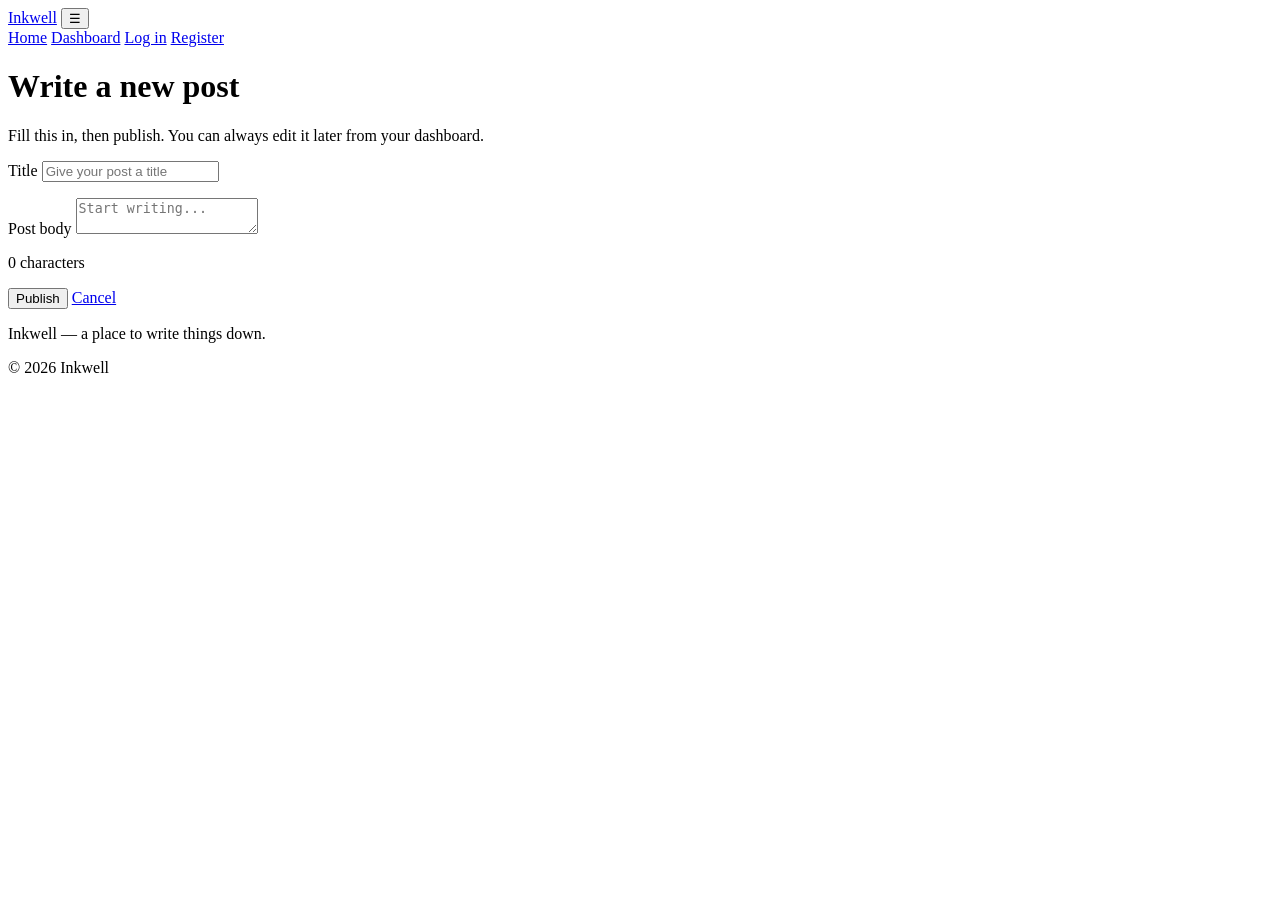
==== create-blog.html @ a56490b8 "Add create-blog page and connect it to the dashboard" ====
<!DOCTYPE html>
<html lang="en">
<head>
  <meta charset="UTF-8">
  <meta name="viewport" content="width=device-width, initial-scale=1.0">
  <title>Create a post — Inkwell</title>
  <link rel="preconnect" href="https://fonts.googleapis.com">
  <link rel="preconnect" href="https://fonts.gstatic.com" crossorigin>
  <link href="https://fonts.googleapis.com/css2?family=Inter:wght@400;500;600&family=Source+Serif+4:opsz,wght@8..60,400;8..60,600&display=swap" rel="stylesheet">
  <link rel="stylesheet" href="css/style.css">
</head>
<body>

  <header class="site-header">
    <div class="container">
      <a href="index.html" class="logo">Inkwell</a>
      <button class="nav-toggle" aria-label="Open menu" aria-expanded="false">☰</button>
      <nav class="nav">
        <a href="index.html">Home</a>
        <a href="dashboard.html">Dashboard</a>
        <a href="login.html">Log in</a>
        <a href="register.html" class="btn btn-primary">Register</a>
      </nav>
    </div>
  </header>

  <main class="form-page-solo">
    <div class="form-card-wide">

      <h1>Write a new post</h1>
      <p class="form-intro">Fill this in, then publish. You can always edit it later from your dashboard.</p>

      <form id="create-post-form" novalidate>

        <div class="field">
          <label for="title">Title</label>
          <input type="text" id="title" name="title" placeholder="Give your post a title">
          <p class="error" data-error-for="title"></p>
        </div>

        <div class="field">
          <label for="body">Post body</label>
          <textarea id="body" name="body" placeholder="Start writing..."></textarea>
          <p class="char-count"><span id="char-count">0</span> characters</p>
          <p class="error" data-error-for="body"></p>
        </div>

        <div class="form-actions">
          <button type="submit" class="btn btn-primary">Publish</button>
          <a href="dashboard.html" class="btn">Cancel</a>
        </div>

        <p class="error" id="form-message"></p>
      </form>

    </div>
  </main>

  <footer class="site-footer">
    <div class="container">
      <p>Inkwell — a place to write things down.</p>
      <p>&copy; <span id="year">2026</span> Inkwell</p>
    </div>
  </footer>

  <script src="js/main.js"></script>
  <script src="js/posts-store.js"></script>
  <script src="js/create-post.js"></script>
</body>
</html>
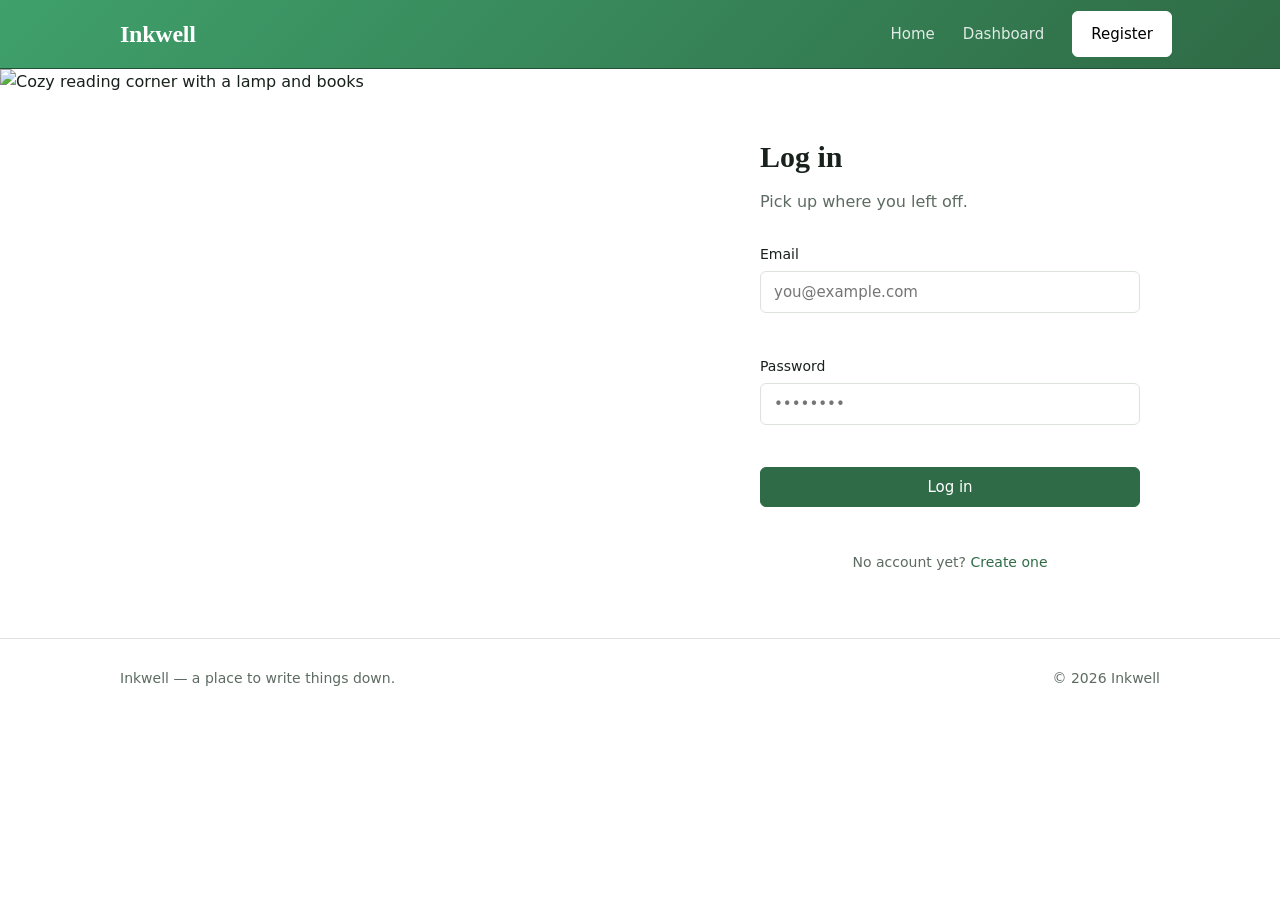
==== commit 3de6d732: "Push Login flush to the end of the header bar" ====
--- a/create-blog.html
+++ b/create-blog.html
@@ -17,9 +17,20 @@
       <button class="nav-toggle" aria-label="Open menu" aria-expanded="false">☰</button>
       <nav class="nav">
         <a href="index.html">Home</a>
-        <a href="dashboard.html">Dashboard</a>
-        <a href="login.html">Log in</a>
-        <a href="register.html" class="btn btn-primary">Register</a>
+        <a href="dashboard.html" class="auth-only">Dashboard</a>
+
+        <a href="login.html" class="btn guest-only">Log in</a>
+        <a href="register.html" class="btn btn-primary guest-only">Register</a>
+
+        <div class="profile-menu auth-only">
+          <button class="profile-toggle" type="button" aria-haspopup="true" aria-expanded="false" aria-label="Account menu">
+            <svg width="20" height="20" viewBox="0 0 24 24" fill="none" stroke="currentColor" stroke-width="2" stroke-linecap="round" stroke-linejoin="round"><circle cx="12" cy="8" r="4"></circle><path d="M4 20c0-4 4-6 8-6s8 2 8 6"></path></svg>
+          </button>
+          <div class="profile-dropdown">
+            <a href="profile.html">Profile</a>
+            <button id="logout-btn" type="button">Logout</button>
+          </div>
+        </div>
       </nav>
     </div>
   </header>
@@ -64,6 +75,7 @@
   </footer>
 
   <script src="js/main.js"></script>
+  <script src="js/session.js"></script>
   <script src="js/posts-store.js"></script>
   <script src="js/create-post.js"></script>
 </body>
--- a/css/style.css
+++ b/css/style.css
@@ -0,0 +1,470 @@
+:root {
+  --ink:      #18211c;
+  --ink-soft: #5d6b62;
+  --paper:    #ffffff;
+  --surface:  #f1f4ef;
+  --line:     #dde3dc;
+  --accent:   #2f6b46;
+  --accent-d: #234f34;
+  --font-body: "Inter", system-ui, -apple-system, "Segoe UI", sans-serif;
+  --font-head: "Source Serif 4", Georgia, "Times New Roman", serif;
+  --radius: 6px;
+  --gap:    24px;
+}
+
+*, *::before, *::after {
+  box-sizing: border-box;
+  margin: 0;
+  padding: 0;
+}
+
+img { max-width: 100%; display: block; }
+
+body {
+  font-family: var(--font-body);
+  font-size: 16px;
+  line-height: 1.6;
+  color: var(--ink);
+  background: var(--paper);
+  -webkit-font-smoothing: antialiased;
+}
+
+a { color: var(--accent); text-decoration: none; }
+a:hover { text-decoration: underline; }
+
+:focus-visible {
+  outline: 2px solid var(--accent);
+  outline-offset: 3px;
+}
+
+.container {
+  width: 100%;
+  max-width: 1080px;
+  margin: 0 auto;
+  padding: 0 20px;
+}
+
+.site-header {
+  border-bottom: 1px solid var(--accent-d);
+  background: linear-gradient(135deg, #3fa06b, #2f6b46);
+  position: sticky;
+  top: 0;
+  z-index: 10;
+}
+
+
+.site-header .container {
+  display: flex;
+  align-items: center;
+  justify-content: space-between;
+  height: 68px;
+  padding-right: 8px;
+}
+
+.logo {
+  font-family: var(--font-head);
+  font-size: 24px;
+  font-weight: 600;
+  color: #ffffff;
+  letter-spacing: -0.01em;
+}
+.logo:hover { text-decoration: none; }
+
+.nav { display: flex; align-items: center; gap: 28px; }
+.nav a { color: rgba(255, 255, 255, 0.85); font-size: 15px; }
+.nav a:hover, .nav a.is-active { color: #ffffff; text-decoration: none; }
+
+.site-header .btn-primary {
+  background: #ffffff;
+  border-color: #ffffff;
+  color: #000000;
+}
+.site-header .btn-primary:hover {
+  background: #f1f4ef;
+  border-color: #f1f4ef;
+  color: #000000;
+}
+
+.site-header .btn {
+  background: #ffffff;
+  border-color: #ffffff;
+  color: #000000;
+}
+.site-header .btn:hover {
+  background: #f1f4ef;
+  border-color: #f1f4ef;
+  color: #000000;
+}
+
+.nav-toggle {
+  display: none;
+  background: none;
+  border: 1px solid rgba(255, 255, 255, 0.6);
+  border-radius: var(--radius);
+  padding: 8px 10px;
+  font-size: 16px;
+  cursor: pointer;
+  color: #ffffff;
+}
+
+.btn {
+  display: inline-block;
+  font-family: var(--font-body);
+  font-size: 15px;
+  font-weight: 500;
+  padding: 10px 18px;
+  border-radius: var(--radius);
+  border: 1px solid var(--line);
+  background: var(--paper);
+  color: var(--ink);
+  cursor: pointer;
+  transition: background 0.15s, border-color 0.15s;
+}
+.btn:hover { border-color: var(--ink-soft); text-decoration: none; }
+
+.btn-primary { background: var(--accent); border-color: var(--accent); color: #fff; }
+.btn-primary:hover { background: var(--accent-d); border-color: var(--accent-d); }
+
+.btn-block { display: block; width: 100%; text-align: center; }
+
+.featured { padding: 56px 0; border-bottom: 1px solid var(--line); }
+.featured-grid {
+  display: grid;
+  grid-template-columns: 1.1fr 1fr;
+  gap: 48px;
+  align-items: center;
+}
+.featured-thumb {
+  background: linear-gradient(135deg, #2f6b46, #7fae8d);
+  border-radius: var(--radius);
+  aspect-ratio: 4 / 3;
+  width: 100%;
+  object-fit: cover;
+}
+.post-kicker { font-size: 14px; color: var(--accent); margin-bottom: 12px; }
+.featured h1 {
+  font-family: var(--font-head);
+  font-size: 44px;
+  line-height: 1.15;
+  font-weight: 600;
+  letter-spacing: -0.02em;
+  margin-bottom: 16px;
+}
+.featured p { color: var(--ink-soft); max-width: 48ch; margin-bottom: 20px; }
+
+.posts { padding: 56px 0 72px; }
+.section-head {
+  display: flex;
+  align-items: baseline;
+  justify-content: space-between;
+  margin-bottom: 32px;
+}
+.section-head h2 { font-family: var(--font-head); font-size: 26px; font-weight: 600; }
+
+.post-grid {
+  display: grid;
+  grid-template-columns: repeat(3, 1fr);
+  gap: 40px var(--gap);
+}
+.post-card {
+  transition: transform 0.2s ease, box-shadow 0.2s ease;
+  border-radius: var(--radius);
+}
+.post-card:hover {
+  transform: translateY(-6px);
+  box-shadow: 0 16px 32px rgba(24, 33, 28, 0.12);
+}
+
+.post-card h3 {
+  font-family: var(--font-head);
+  font-size: 20px;
+  font-weight: 600;
+  line-height: 1.3;
+  margin: 14px 0 8px;
+}
+.post-card h3 a { color: var(--ink); }
+.post-card p { font-size: 15px; color: var(--ink-soft); }
+.post-thumb {
+  background: var(--surface);
+  border-radius: var(--radius);
+  aspect-ratio: 3 / 2;
+  width: 100%;
+  object-fit: cover;
+}
+.post-meta { font-size: 13px; color: var(--ink-soft); margin-top: 10px; }
+
+/* ---- FORM PAGES (Login / Register) with a side image panel ---- */
+.form-page {
+  display: flex;
+  align-items: stretch;
+  min-height: 560px;
+}
+
+.form-image {
+  flex: 1;
+}
+.form-image img {
+  width: 100%;
+  height: 100%;
+  object-fit: cover;
+  display: block;
+}
+
+.form-card-wrap {
+  flex: 1;
+  display: flex;
+  align-items: center;
+  justify-content: center;
+  padding: 64px 20px;
+}
+
+.form-card { width: 100%; max-width: 380px; }
+.form-card h1 { font-family: var(--font-head); font-size: 30px; font-weight: 600; margin-bottom: 8px; }
+.form-intro { color: var(--ink-soft); margin-bottom: 28px; }
+.field { margin-bottom: 18px; }
+.field label { display: block; font-size: 14px; font-weight: 500; margin-bottom: 6px; }
+.field input, .field textarea, .field select {
+  width: 100%;
+  font-family: inherit;
+  font-size: 15px;
+  color: var(--ink);
+  padding: 11px 13px;
+  border: 1px solid var(--line);
+  border-radius: var(--radius);
+  background: var(--paper);
+}
+.field input:focus, .field textarea:focus { outline: none; border-color: var(--accent); }
+.field textarea { min-height: 220px; resize: vertical; line-height: 1.6; }
+.error { color: #b3261e; font-size: 13px; margin-top: 6px; min-height: 18px; }
+.form-foot { text-align: center; font-size: 14px; color: var(--ink-soft); margin-top: 20px; }
+
+.site-footer { border-top: 1px solid var(--line); padding: 28px 0; font-size: 14px; color: var(--ink-soft); }
+.site-footer .container { display: flex; justify-content: space-between; gap: 16px; flex-wrap: wrap; }
+
+/* ---- CREATE POST (wide single-column form, no side image) ---- */
+.form-page-solo {
+  display: flex;
+  justify-content: center;
+  padding: 56px 20px 72px;
+}
+
+.form-card-wide {
+  width: 100%;
+  max-width: 680px;
+}
+
+.char-count {
+  font-size: 12px;
+  color: var(--ink-soft);
+  text-align: right;
+  margin-top: 6px;
+}
+
+.form-actions {
+  display: flex;
+  gap: 12px;
+  margin-top: 8px;
+}
+
+/* ---- AUTH-AWARE NAV ---- */
+.auth-only { display: none; }
+body.is-logged-in .guest-only { display: none; }
+body.is-logged-in .auth-only { display: inline-flex; }
+
+.profile-menu {
+  position: relative;
+  align-items: center;
+}
+
+.profile-toggle {
+  display: flex;
+  align-items: center;
+  justify-content: center;
+  width: 38px;
+  height: 38px;
+  border-radius: 50%;
+  border: 1px solid rgba(255, 255, 255, 0.5);
+  background: rgba(255, 255, 255, 0.12);
+  color: #ffffff;
+  cursor: pointer;
+}
+.profile-toggle:hover {
+  background: rgba(255, 255, 255, 0.22);
+}
+
+.profile-dropdown {
+  display: none;
+  flex-direction: column;
+  position: absolute;
+  top: 48px;
+  right: 0;
+  min-width: 160px;
+  background: var(--paper);
+  border: 1px solid var(--line);
+  border-radius: var(--radius);
+  box-shadow: 0 12px 28px rgba(0, 0, 0, 0.14);
+  overflow: hidden;
+  z-index: 30;
+}
+.profile-menu.open .profile-dropdown { display: flex; }
+
+.profile-dropdown a,
+.profile-dropdown button {
+  padding: 11px 16px;
+  font-size: 14px;
+  text-align: left;
+  background: none;
+  border: none;
+  color: var(--ink);
+  cursor: pointer;
+}
+.profile-dropdown a:hover,
+.profile-dropdown button:hover {
+  background: var(--surface);
+  text-decoration: none;
+}
+
+/* ---- "ALREADY REGISTERED" NOTICE (register.html) ---- */
+.already-registered h1 { margin-bottom: 8px; }
+
+/* ---- PROFILE PAGE INFO ROWS ---- */
+.profile-info-row {
+  display: flex;
+  justify-content: space-between;
+  gap: 16px;
+  padding: 14px 0;
+  border-bottom: 1px solid var(--line);
+}
+.profile-info-row:last-child { border-bottom: none; }
+.profile-info-label { color: var(--ink-soft); font-size: 14px; }
+.profile-info-value { font-weight: 500; }
+
+/* ---- DASHBOARD ---- */
+.dash-header {
+  padding: 48px 0 32px;
+  border-bottom: 1px solid var(--line);
+}
+
+.dash-header-row {
+  display: flex;
+  align-items: center;
+  justify-content: space-between;
+  gap: 20px;
+  flex-wrap: wrap;
+}
+
+.dash-header h1 {
+  font-family: var(--font-head);
+  font-size: 32px;
+  font-weight: 600;
+}
+
+.dash-header p {
+  color: var(--ink-soft);
+  margin-top: 6px;
+}
+
+.dash-posts { padding: 40px 0 72px; }
+
+.dash-grid {
+  display: grid;
+  grid-template-columns: repeat(2, 1fr);
+  gap: 24px;
+}
+
+.dash-card {
+  display: flex;
+  gap: 16px;
+  border: 1px solid var(--line);
+  border-radius: var(--radius);
+  padding: 16px;
+  background: var(--paper);
+}
+
+.dash-thumb {
+  width: 96px;
+  height: 96px;
+  border-radius: var(--radius);
+  object-fit: cover;
+  flex-shrink: 0;
+  background: var(--surface);
+}
+
+.dash-card-body {
+  flex: 1;
+  min-width: 0;
+}
+
+.dash-card-body h3 {
+  font-family: var(--font-head);
+  font-size: 17px;
+  font-weight: 600;
+  margin-bottom: 4px;
+}
+
+.dash-card-body p {
+  font-size: 13px;
+  color: var(--ink-soft);
+  margin-bottom: 10px;
+}
+
+.dash-actions {
+  display: flex;
+  gap: 8px;
+}
+
+.btn-sm {
+  padding: 6px 12px;
+  font-size: 13px;
+}
+
+.btn-danger {
+  border-color: #f2c9c5;
+  color: #b3261e;
+}
+.btn-danger:hover {
+  background: #fdecea;
+  border-color: #b3261e;
+}
+
+.empty-state {
+  text-align: center;
+  padding: 48px 20px;
+  color: var(--ink-soft);
+  border: 1px dashed var(--line);
+  border-radius: var(--radius);
+}
+
+@media (max-width: 900px) {
+  .post-grid { grid-template-columns: repeat(2, 1fr); }
+  .dash-grid { grid-template-columns: 1fr; }
+}
+
+@media (max-width: 680px) {
+  .nav-toggle { display: block; }
+  .nav {
+    display: none;
+    position: absolute;
+    top: 68px;
+    left: 0;
+    right: 0;
+    flex-direction: column;
+    align-items: flex-start;
+    gap: 4px;
+    padding: 16px 20px 22px;
+    background: #2f6b46;
+    border-bottom: 1px solid var(--accent-d);
+  }
+  .nav.is-open { display: flex; }
+  .featured-grid { grid-template-columns: 1fr; gap: 28px; }
+  .featured h1 { font-size: 32px; }
+  .post-grid { grid-template-columns: 1fr; gap: 32px; }
+
+  .form-page { flex-direction: column; min-height: auto; }
+  .form-image { display: none; }
+  .form-card-wrap { padding: 48px 20px; }
+}
+
+@media (prefers-reduced-motion: reduce) {
+  * { transition: none !important; }
+}
